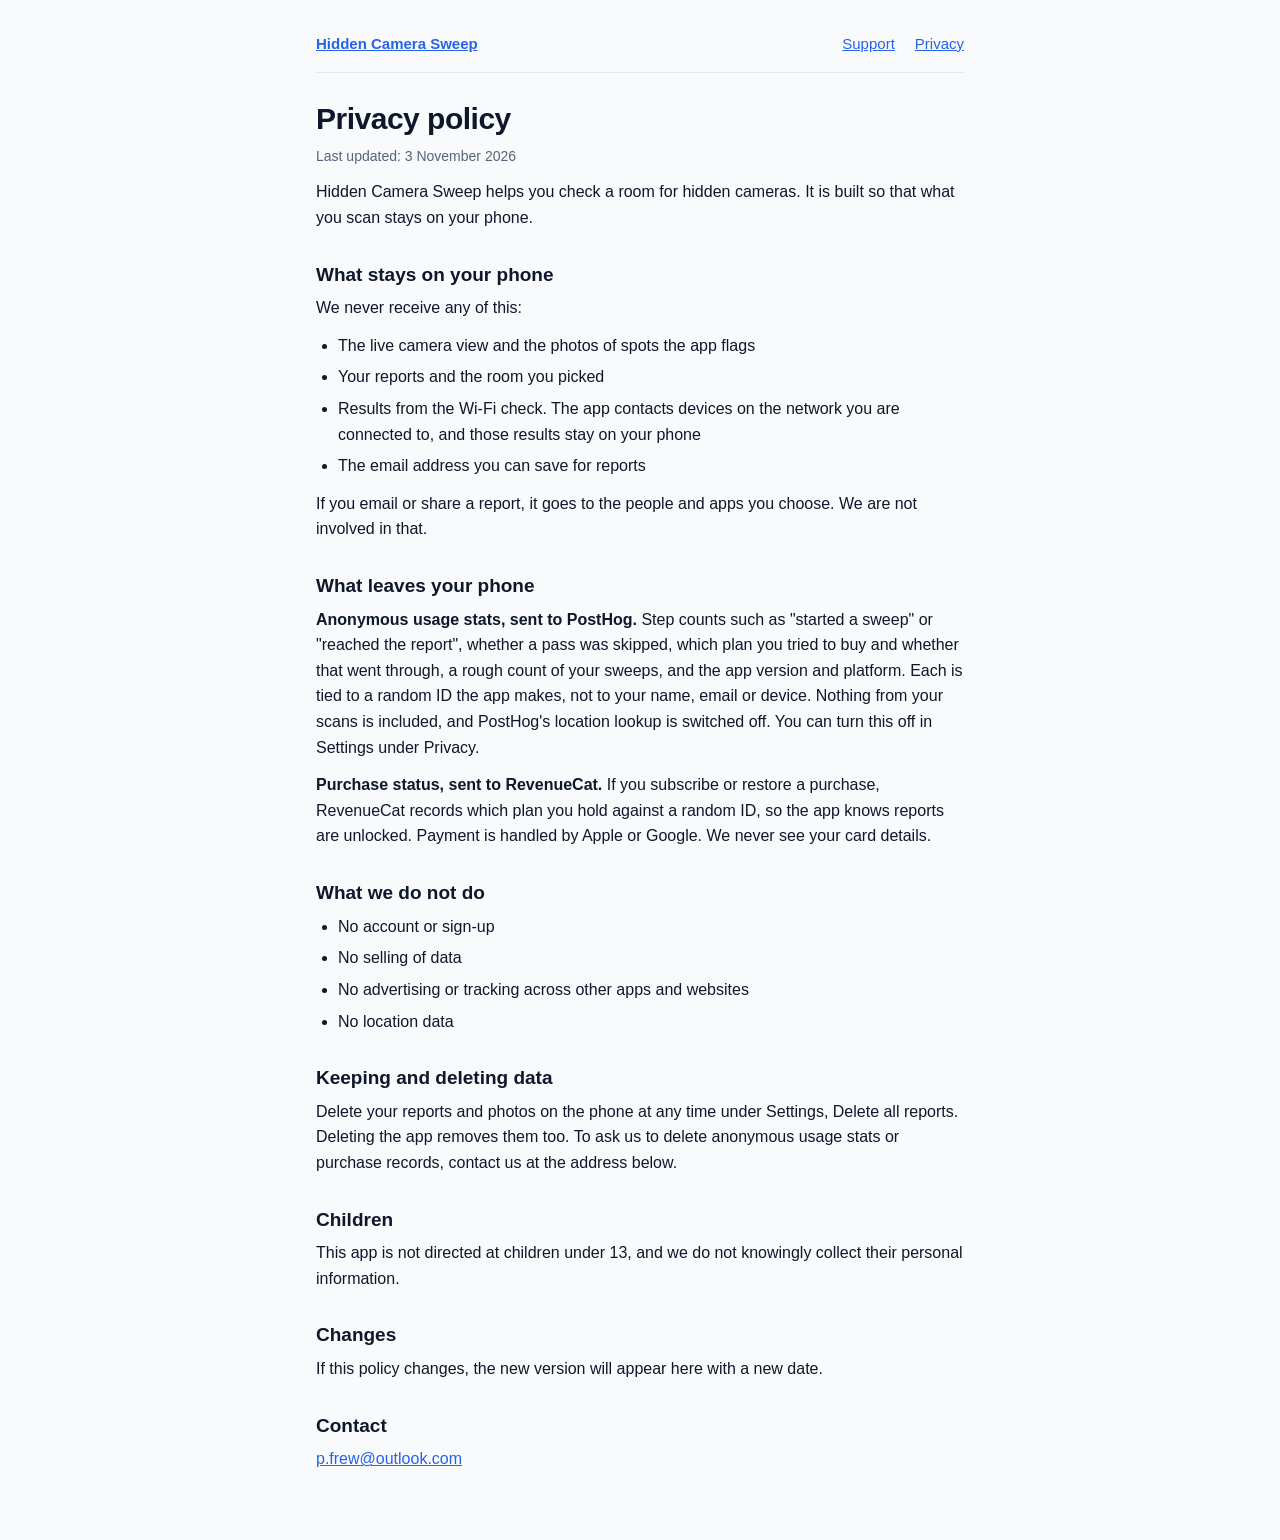
==== privacy/index.html @ d08d9761 "Add Hidden Camera Sweep privacy and support pages Co-Authored-By: Claude Opus 5.5 <noreply@anthropic" ====
<!doctype html>
<html lang="en">
<head>
<meta charset="utf-8">
<meta name="viewport" content="width=device-width, initial-scale=1">
<title>Privacy policy | Hidden Camera Sweep</title>
<meta name="description" content="What Hidden Camera Sweep keeps on your phone and the little that leaves it.">
<link rel="stylesheet" href="../style.css">
</head>
<body>
<main>
  <nav><strong><a href="../">Hidden Camera Sweep</a></strong><a href="../support/">Support</a><a href="./">Privacy</a></nav>
  <h1>Privacy policy</h1>
  <p class="meta">Last updated: 3 November 2026</p>
  <p>Hidden Camera Sweep helps you check a room for hidden cameras. It is built so that what you scan stays on your phone.</p>

  <h2>What stays on your phone</h2>
  <p>We never receive any of this:</p>
  <ul>
    <li>The live camera view and the photos of spots the app flags</li>
    <li>Your reports and the room you picked</li>
    <li>Results from the Wi-Fi check. The app contacts devices on the network you are connected to, and those results stay on your phone</li>
    <li>The email address you can save for reports</li>
  </ul>
  <p>If you email or share a report, it goes to the people and apps you choose. We are not involved in that.</p>

  <h2>What leaves your phone</h2>
  <p><strong>Anonymous usage stats, sent to PostHog.</strong> Step counts such as "started a sweep" or "reached the report", whether a pass was skipped, which plan you tried to buy and whether that went through, a rough count of your sweeps, and the app version and platform. Each is tied to a random ID the app makes, not to your name, email or device. Nothing from your scans is included, and PostHog's location lookup is switched off. You can turn this off in Settings under Privacy.</p>
  <p><strong>Purchase status, sent to RevenueCat.</strong> If you subscribe or restore a purchase, RevenueCat records which plan you hold against a random ID, so the app knows reports are unlocked. Payment is handled by Apple or Google. We never see your card details.</p>

  <h2>What we do not do</h2>
  <ul>
    <li>No account or sign-up</li>
    <li>No selling of data</li>
    <li>No advertising or tracking across other apps and websites</li>
    <li>No location data</li>
  </ul>

  <h2>Keeping and deleting data</h2>
  <p>Delete your reports and photos on the phone at any time under Settings, Delete all reports. Deleting the app removes them too. To ask us to delete anonymous usage stats or purchase records, contact us at the address below.</p>

  <h2>Children</h2>
  <p>This app is not directed at children under 13, and we do not knowingly collect their personal information.</p>

  <h2>Changes</h2>
  <p>If this policy changes, the new version will appear here with a new date.</p>

  <h2>Contact</h2>
  <p><a href="mailto:p.frew@outlook.com">p.frew@outlook.com</a></p>
</main>
</body>
</html>
---- style.css ----
:root {
  --bg: #F8FAFC;
  --text: #0F172A;
  --muted: #55647A;
  --accent: #2563EB;
  --border: #E2E8F0;
}
* { box-sizing: border-box; }
body {
  margin: 0;
  background: var(--bg);
  color: var(--text);
  font: 16px/1.6 -apple-system, BlinkMacSystemFont, "Segoe UI", Roboto, Helvetica, Arial, sans-serif;
}
main { max-width: 680px; margin: 0 auto; padding: 32px 16px 56px; }
nav { display: flex; flex-wrap: wrap; gap: 8px 20px; padding-bottom: 16px; margin-bottom: 28px; border-bottom: 1px solid var(--border); font-size: 15px; }
nav strong { margin-right: auto; }
h1 { font-size: 30px; line-height: 1.2; letter-spacing: -0.5px; margin: 0 0 8px; }
h2 { font-size: 19px; line-height: 1.3; margin: 32px 0 8px; }
p, ul { margin: 0 0 12px; }
ul { padding-left: 22px; }
li { margin-bottom: 6px; }
a { color: var(--accent); }
.meta { color: var(--muted); font-size: 14px; }
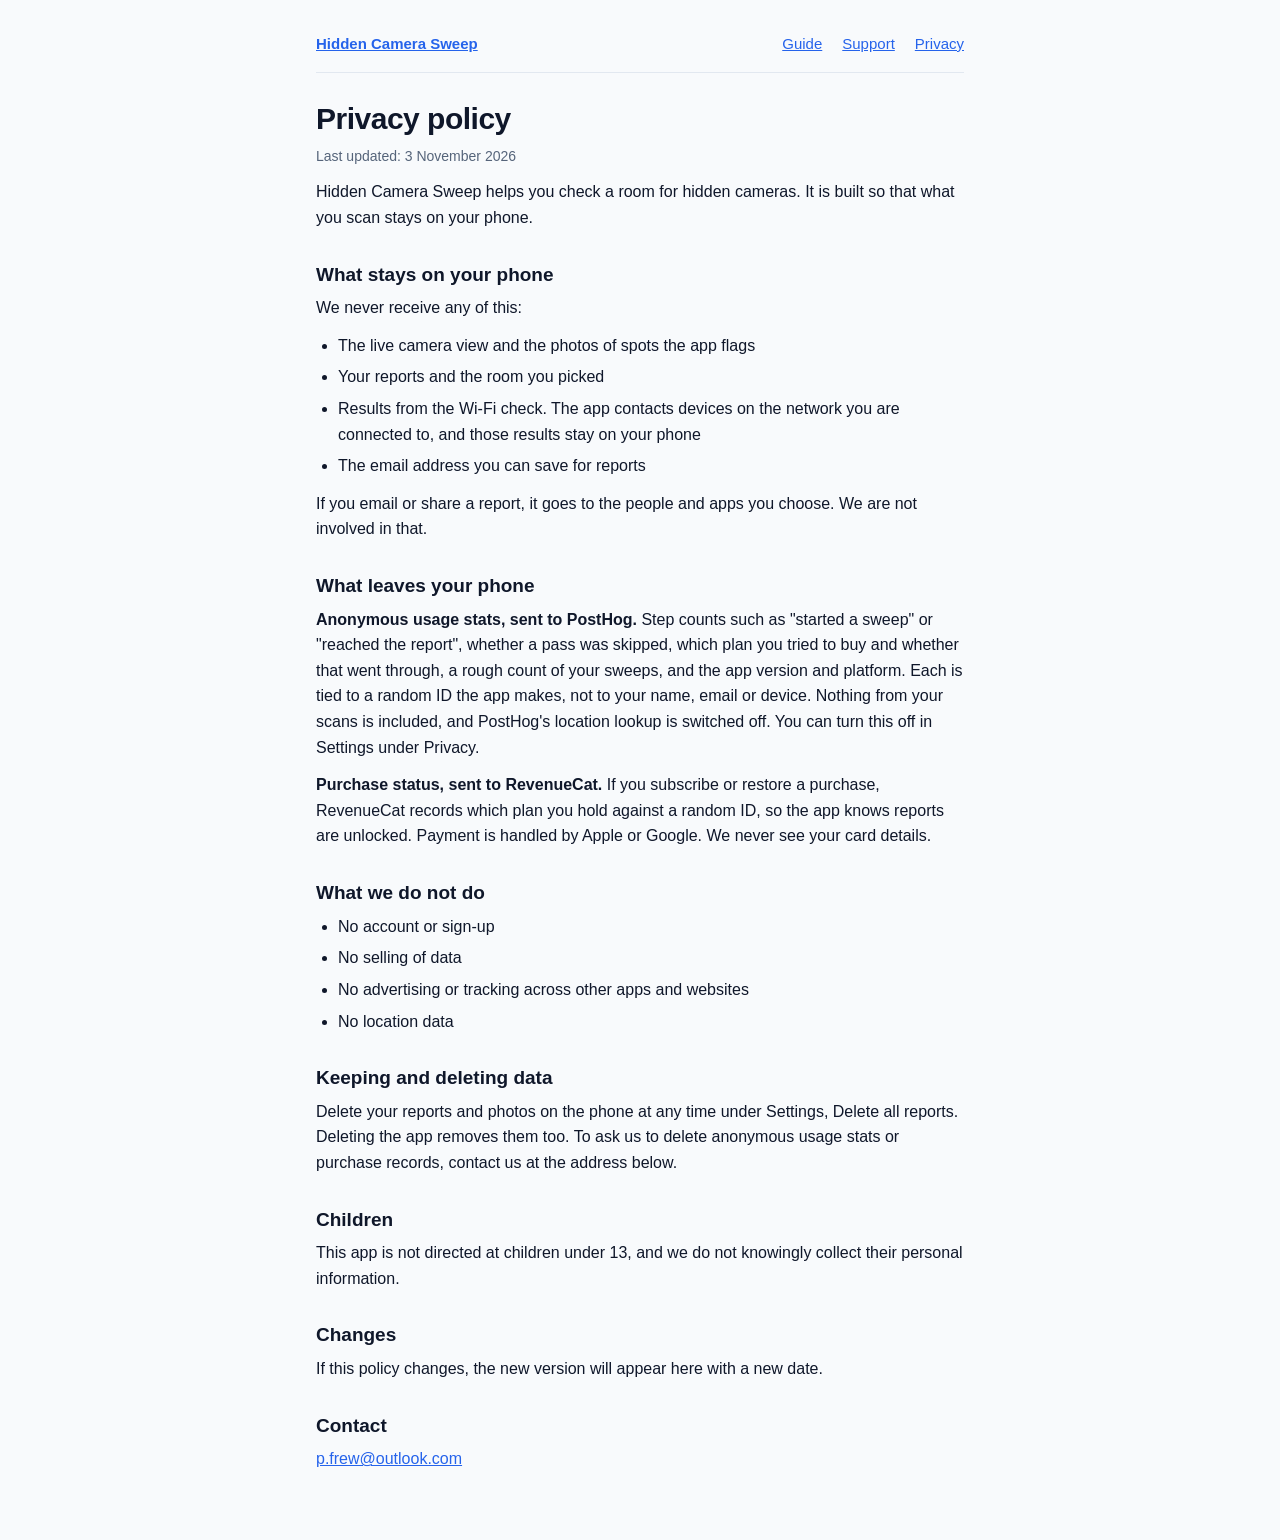
==== commit ebfb8b48: "Add hotel room hidden camera guide page Marketing's guide with FAQPage schema, linked from every pag" ====
--- a/privacy/index.html
+++ b/privacy/index.html
@@ -5,11 +5,12 @@
 <meta name="viewport" content="width=device-width, initial-scale=1">
 <title>Privacy policy | Hidden Camera Sweep</title>
 <meta name="description" content="What Hidden Camera Sweep keeps on your phone and the little that leaves it.">
+<meta name="apple-itunes-app" content="app-id=6830338047">
 <link rel="stylesheet" href="../style.css">
 </head>
 <body>
 <main>
-  <nav><strong><a href="../">Hidden Camera Sweep</a></strong><a href="../support/">Support</a><a href="./">Privacy</a></nav>
+  <nav><strong><a href="../">Hidden Camera Sweep</a></strong><a href="../how-to-check-hotel-room-for-hidden-cameras/">Guide</a><a href="../support/">Support</a><a href="./">Privacy</a></nav>
   <h1>Privacy policy</h1>
   <p class="meta">Last updated: 3 November 2026</p>
   <p>Hidden Camera Sweep helps you check a room for hidden cameras. It is built so that what you scan stays on your phone.</p>
--- a/style.css
+++ b/style.css
@@ -17,8 +17,12 @@
 nav strong { margin-right: auto; }
 h1 { font-size: 30px; line-height: 1.2; letter-spacing: -0.5px; margin: 0 0 8px; }
 h2 { font-size: 19px; line-height: 1.3; margin: 32px 0 8px; }
+h3 { font-size: 16px; line-height: 1.4; margin: 20px 0 4px; }
 p, ul { margin: 0 0 12px; }
 ul { padding-left: 22px; }
 li { margin-bottom: 6px; }
 a { color: var(--accent); }
 .meta { color: var(--muted); font-size: 14px; }
+.store { margin-top: 24px; }
+.store a { display: inline-block; }
+.store img { display: block; height: 48px; width: auto; }
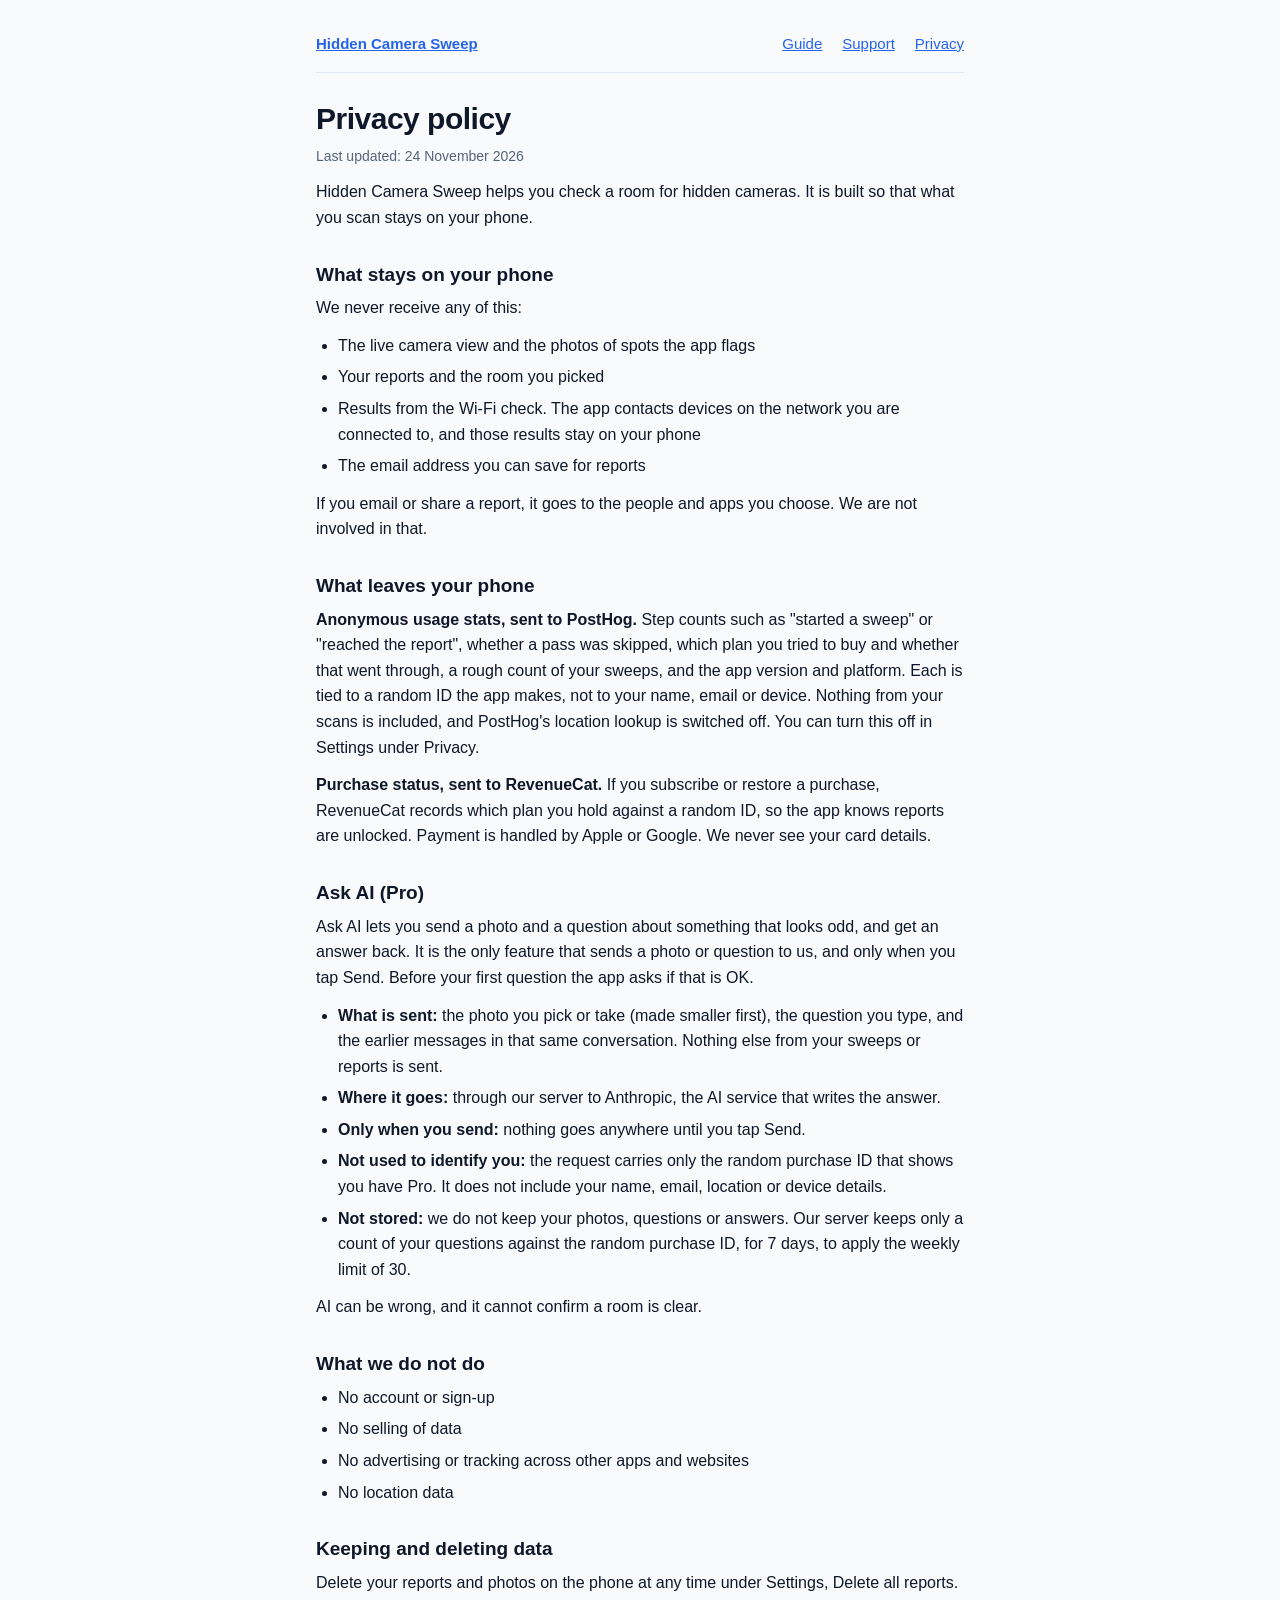
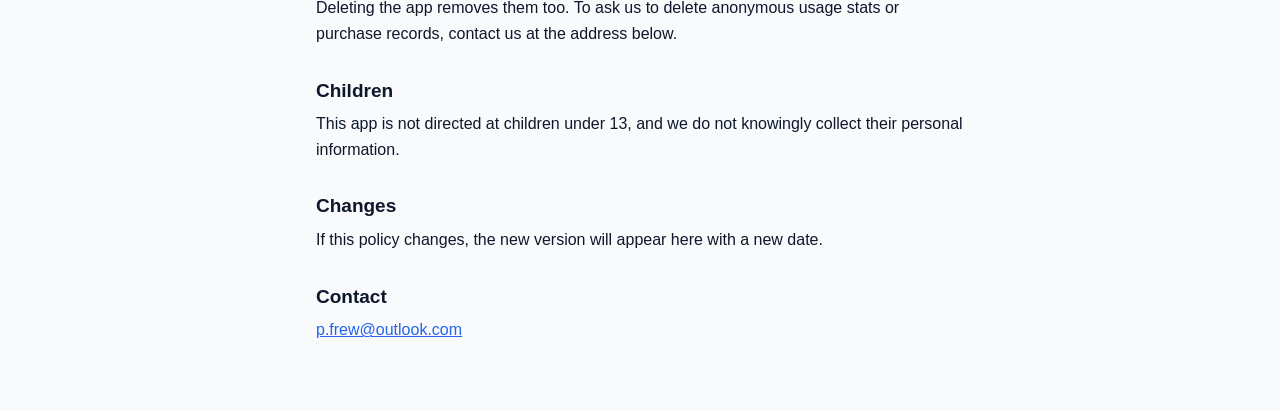
==== commit 45e00e28: "Privacy: Ask AI section (what is sent, Anthropic, only on send, not stored) Co-Authored-By: Claude O" ====
--- a/privacy/index.html
+++ b/privacy/index.html
@@ -12,7 +12,7 @@
 <main>
   <nav><strong><a href="../">Hidden Camera Sweep</a></strong><a href="../how-to-check-hotel-room-for-hidden-cameras/">Guide</a><a href="../support/">Support</a><a href="./">Privacy</a></nav>
   <h1>Privacy policy</h1>
-  <p class="meta">Last updated: 3 November 2026</p>
+  <p class="meta">Last updated: 24 November 2026</p>
   <p>Hidden Camera Sweep helps you check a room for hidden cameras. It is built so that what you scan stays on your phone.</p>
 
   <h2>What stays on your phone</h2>
@@ -28,6 +28,17 @@
   <h2>What leaves your phone</h2>
   <p><strong>Anonymous usage stats, sent to PostHog.</strong> Step counts such as "started a sweep" or "reached the report", whether a pass was skipped, which plan you tried to buy and whether that went through, a rough count of your sweeps, and the app version and platform. Each is tied to a random ID the app makes, not to your name, email or device. Nothing from your scans is included, and PostHog's location lookup is switched off. You can turn this off in Settings under Privacy.</p>
   <p><strong>Purchase status, sent to RevenueCat.</strong> If you subscribe or restore a purchase, RevenueCat records which plan you hold against a random ID, so the app knows reports are unlocked. Payment is handled by Apple or Google. We never see your card details.</p>
+
+  <h2>Ask AI (Pro)</h2>
+  <p>Ask AI lets you send a photo and a question about something that looks odd, and get an answer back. It is the only feature that sends a photo or question to us, and only when you tap Send. Before your first question the app asks if that is OK.</p>
+  <ul>
+    <li><strong>What is sent:</strong> the photo you pick or take (made smaller first), the question you type, and the earlier messages in that same conversation. Nothing else from your sweeps or reports is sent.</li>
+    <li><strong>Where it goes:</strong> through our server to Anthropic, the AI service that writes the answer.</li>
+    <li><strong>Only when you send:</strong> nothing goes anywhere until you tap Send.</li>
+    <li><strong>Not used to identify you:</strong> the request carries only the random purchase ID that shows you have Pro. It does not include your name, email, location or device details.</li>
+    <li><strong>Not stored:</strong> we do not keep your photos, questions or answers. Our server keeps only a count of your questions against the random purchase ID, for 7 days, to apply the weekly limit of 30.</li>
+  </ul>
+  <p>AI can be wrong, and it cannot confirm a room is clear.</p>
 
   <h2>What we do not do</h2>
   <ul>
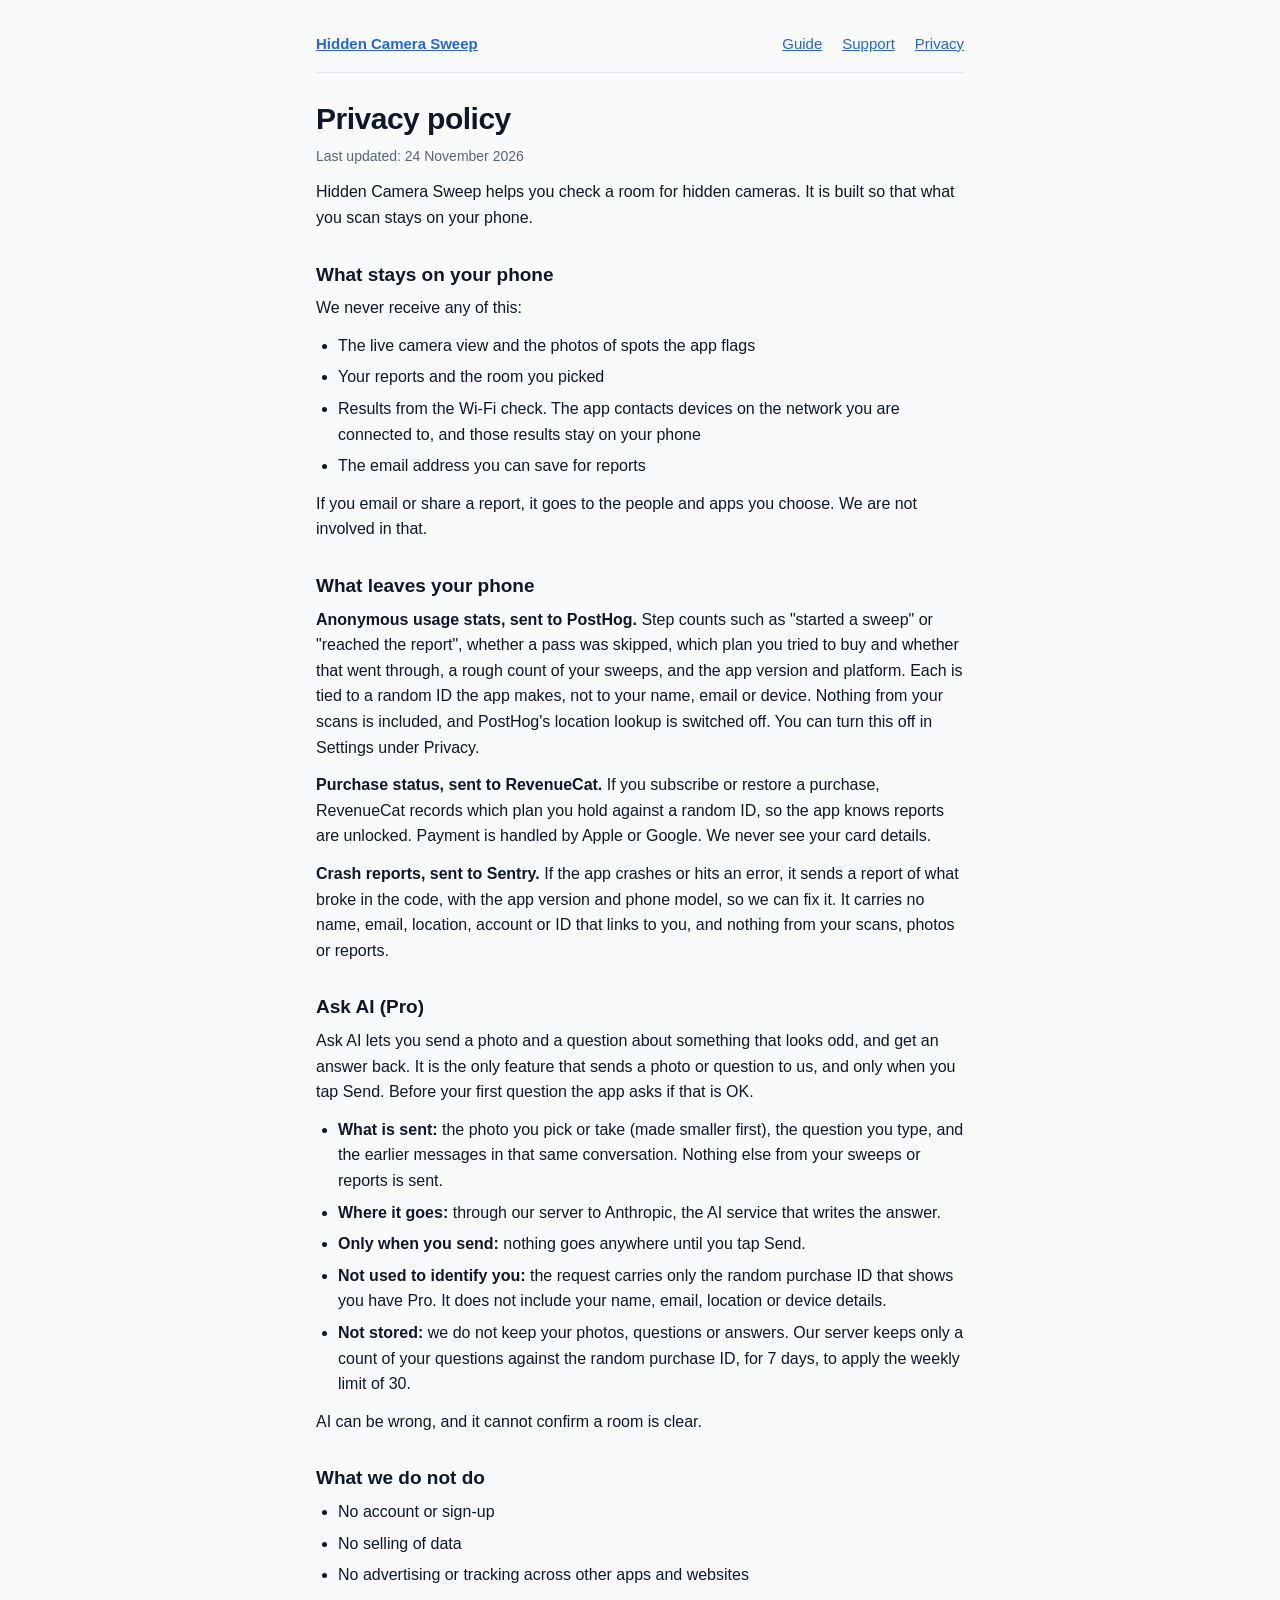
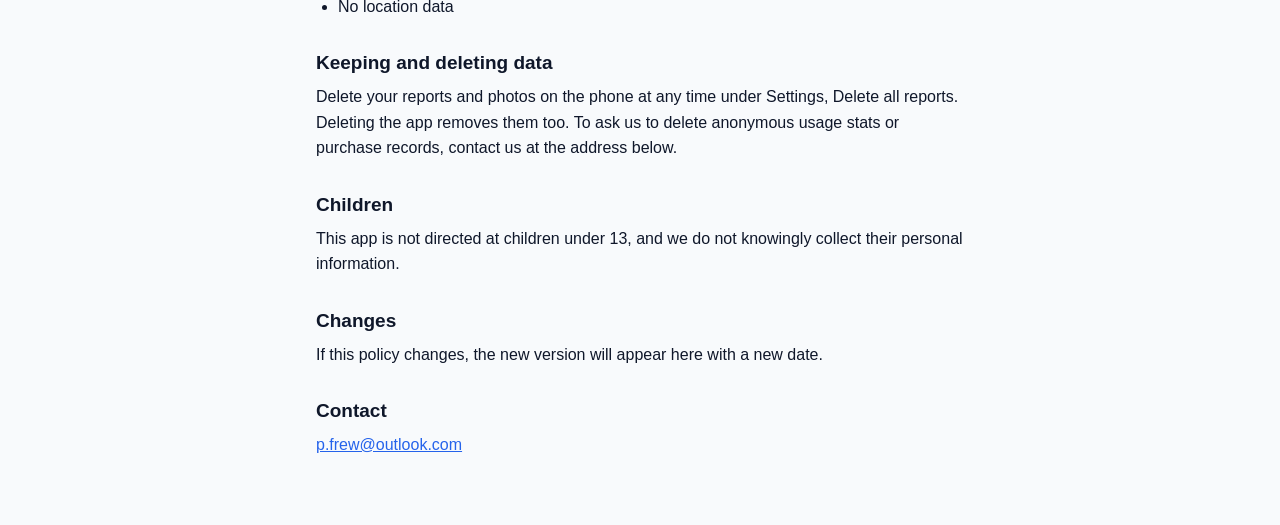
==== commit 25d60795: "Privacy: crash reports via Sentry Co-Authored-By: Claude Opus 5.5 <noreply@anthropic.com>" ====
--- a/privacy/index.html
+++ b/privacy/index.html
@@ -28,6 +28,7 @@
   <h2>What leaves your phone</h2>
   <p><strong>Anonymous usage stats, sent to PostHog.</strong> Step counts such as "started a sweep" or "reached the report", whether a pass was skipped, which plan you tried to buy and whether that went through, a rough count of your sweeps, and the app version and platform. Each is tied to a random ID the app makes, not to your name, email or device. Nothing from your scans is included, and PostHog's location lookup is switched off. You can turn this off in Settings under Privacy.</p>
   <p><strong>Purchase status, sent to RevenueCat.</strong> If you subscribe or restore a purchase, RevenueCat records which plan you hold against a random ID, so the app knows reports are unlocked. Payment is handled by Apple or Google. We never see your card details.</p>
+  <p><strong>Crash reports, sent to Sentry.</strong> If the app crashes or hits an error, it sends a report of what broke in the code, with the app version and phone model, so we can fix it. It carries no name, email, location, account or ID that links to you, and nothing from your scans, photos or reports.</p>
 
   <h2>Ask AI (Pro)</h2>
   <p>Ask AI lets you send a photo and a question about something that looks odd, and get an answer back. It is the only feature that sends a photo or question to us, and only when you tap Send. Before your first question the app asks if that is OK.</p>
